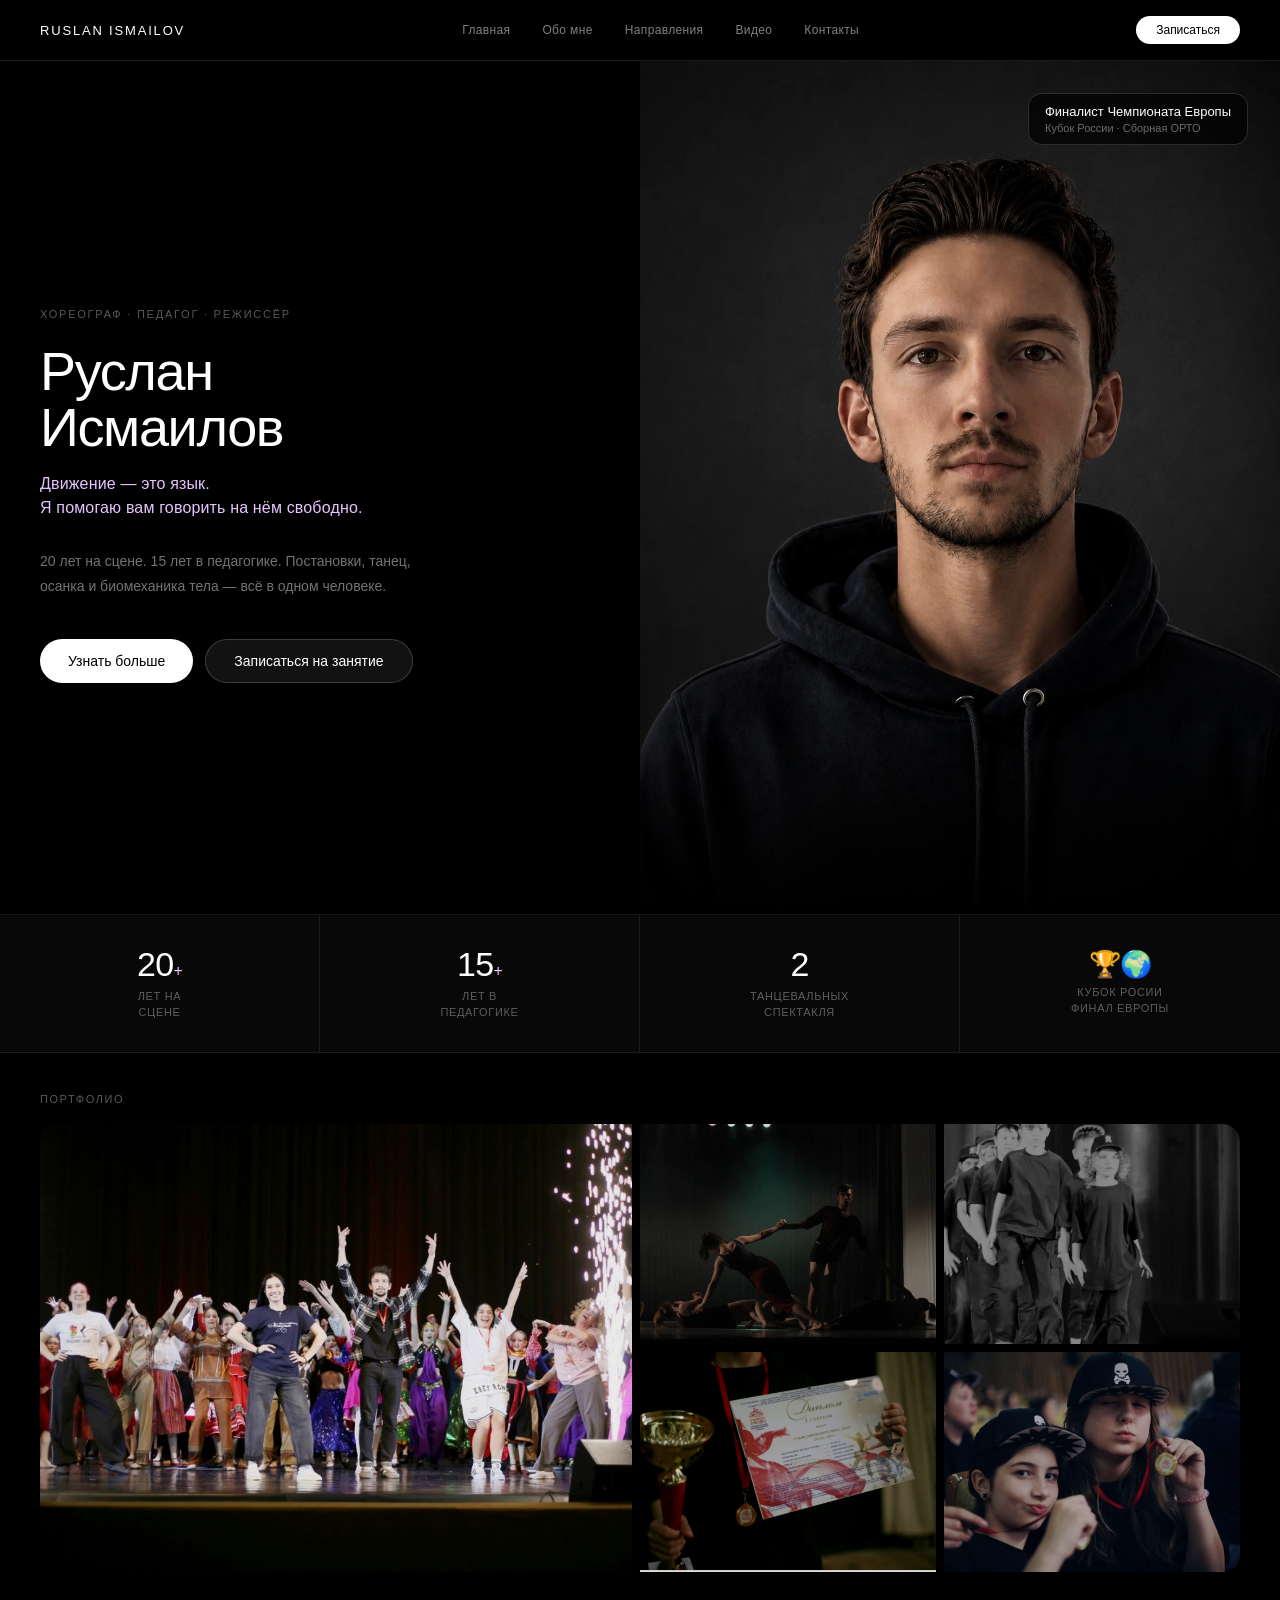
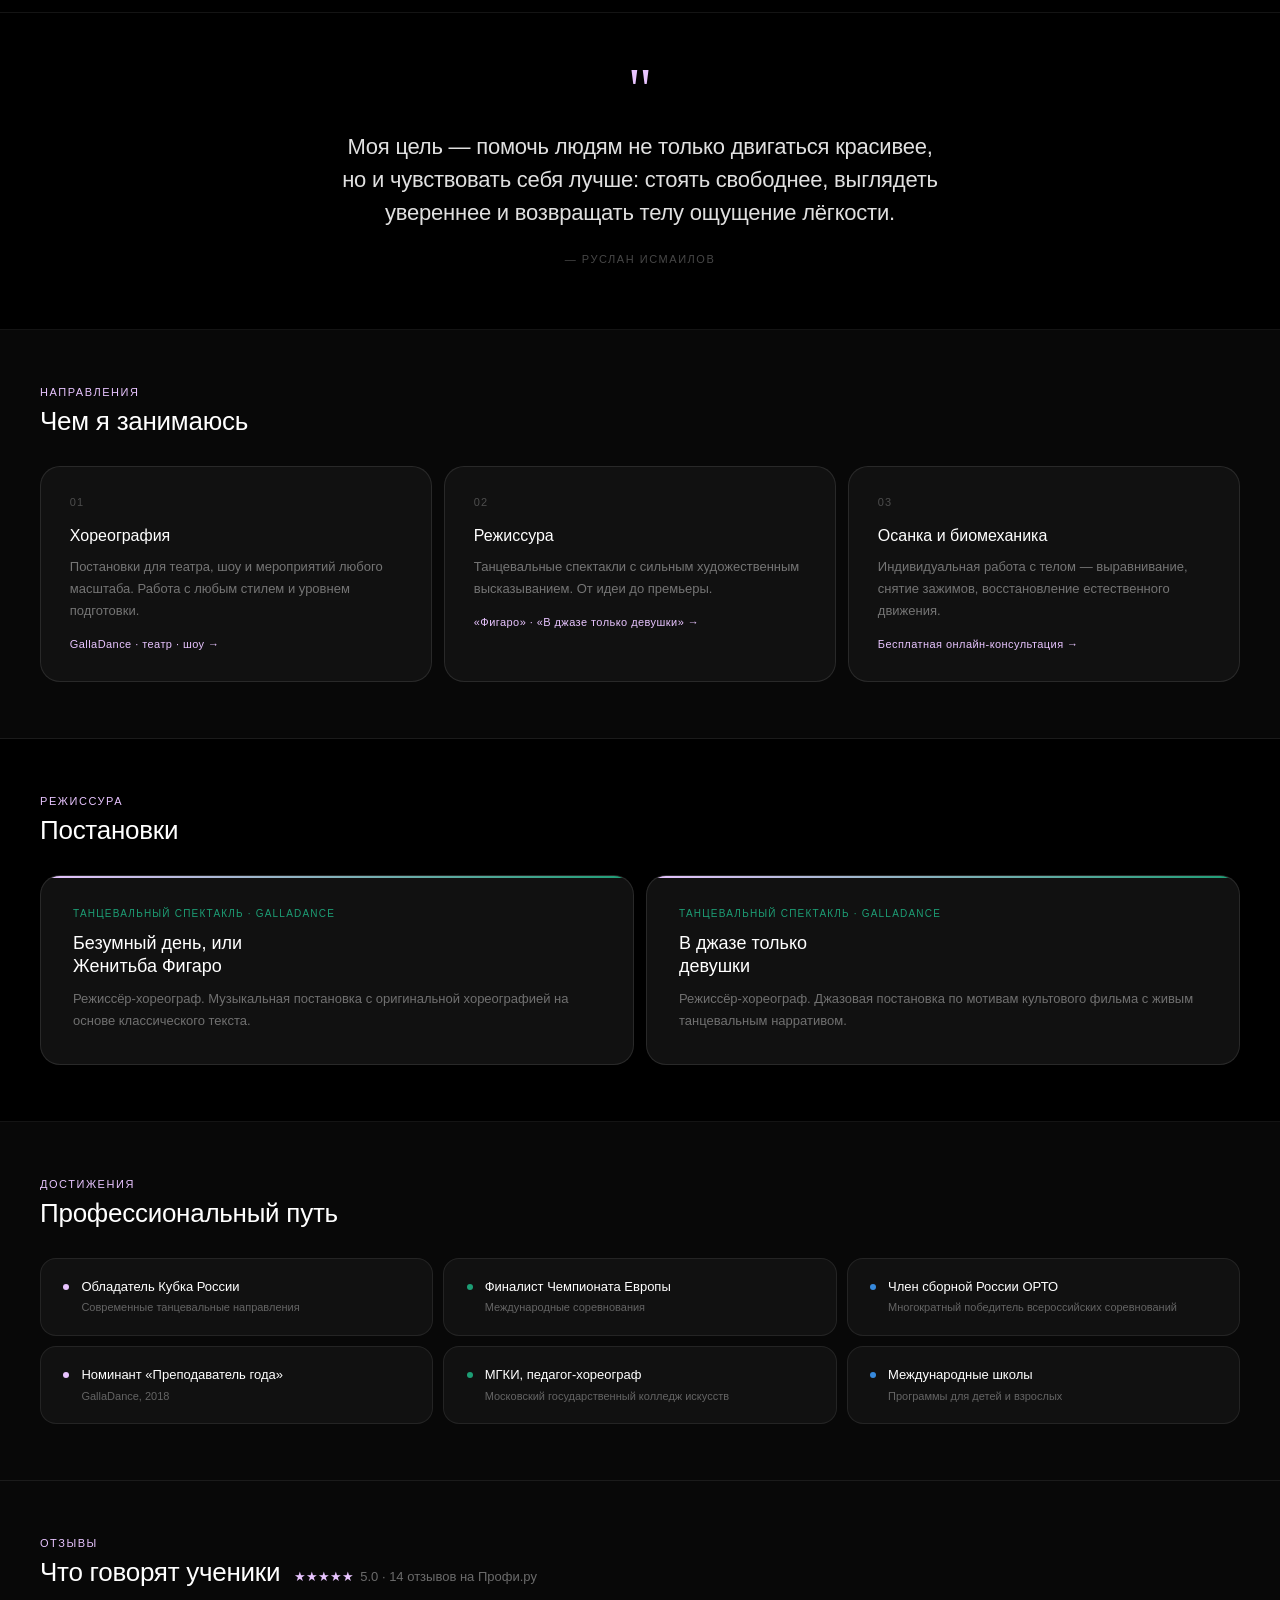
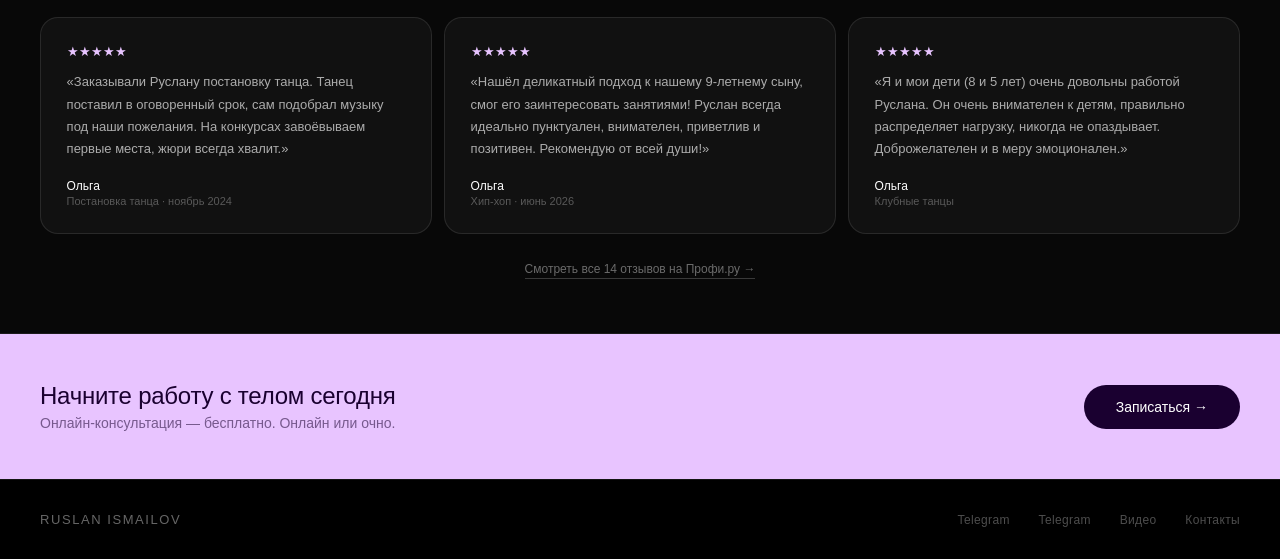
==== index.html @ efa06639 "Add files via upload" ====
<!DOCTYPE html>
<html lang="ru">
<head>
<meta charset="UTF-8">
<meta name="viewport" content="width=device-width, initial-scale=1.0">
<title>Руслан Исмаилов — Хореограф, Педагог, Режиссёр</title>
<style>
  * { margin: 0; padding: 0; box-sizing: border-box; }
  body { font-family: -apple-system, 'SF Pro Display', Helvetica, Arial, sans-serif; background: #000; color: #fff; }

  /* NAV */
  nav {
    display: flex; justify-content: space-between; align-items: center;
    padding: 1rem 2.5rem;
    background: rgba(0,0,0,0.9);
    border-bottom: 0.5px solid rgba(255,255,255,0.1);
    position: sticky; top: 0; z-index: 100;
    backdrop-filter: blur(12px);
  }
  .nav-logo { font-size: 13px; font-weight: 500; letter-spacing: 0.14em; }
  .nav-links { display: flex; gap: 2rem; }
  .nav-links a { font-size: 12px; color: rgba(255,255,255,0.5); text-decoration: none; letter-spacing: 0.03em; transition: color 0.2s; }
  .nav-links a:hover { color: #fff; }
  .nav-cta { font-size: 12px; font-weight: 500; padding: 7px 20px; background: #fff; color: #000; border-radius: 20px; cursor: pointer; border: none; transition: opacity 0.2s; }
  .nav-cta:hover { opacity: 0.85; }

  /* HERO */
  .hero {
    display: grid; grid-template-columns: 1fr 1fr;
    min-height: 92vh;
    border-bottom: 0.5px solid rgba(255,255,255,0.08);
  }
  .hero-left {
    padding: 5rem 2.5rem 4rem;
    display: flex; flex-direction: column; justify-content: center;
    background: #000;
  }
  .hero-eyebrow { font-size: 11px; color: rgba(255,255,255,0.35); letter-spacing: 0.16em; font-weight: 500; margin-bottom: 1.4rem; }
  .hero-name { font-size: 54px; font-weight: 500; letter-spacing: -0.025em; line-height: 1.05; color: #fff; margin-bottom: 1rem; }
  .hero-role { font-size: 16px; color: #E8C4FF; font-weight: 400; letter-spacing: 0.01em; margin-bottom: 1.8rem; line-height: 1.5; }
  .hero-desc { font-size: 14px; color: rgba(255,255,255,0.45); line-height: 1.8; max-width: 400px; margin-bottom: 2.5rem; }
  .hero-btns { display: flex; gap: 12px; flex-wrap: wrap; }
  .btn-white { padding: 13px 28px; background: #fff; color: #000; border-radius: 24px; font-size: 14px; font-weight: 500; border: none; cursor: pointer; transition: opacity 0.2s; }
  .btn-white:hover { opacity: 0.88; }
  .btn-ghost { padding: 13px 28px; background: rgba(255,255,255,0.07); color: #fff; border-radius: 24px; font-size: 14px; font-weight: 400; border: 0.5px solid rgba(255,255,255,0.18); cursor: pointer; transition: background 0.2s; }
  .btn-ghost:hover { background: rgba(255,255,255,0.12); }

  .hero-right {
    position: relative; overflow: hidden;
    background: #0d0d0d;
    display: flex; align-items: flex-end; justify-content: center;
  }
  /* Placeholder — замените src на ваше фото */
  .hero-photo {
    width: 100%; height: 100%; object-fit: cover; object-position: center top;
    display: block;
    filter: grayscale(15%) contrast(1.05);
  }
  .hero-photo-placeholder {
    width: 100%; height: 100%;
    display: flex; flex-direction: column; align-items: center; justify-content: center;
    gap: 16px;
    color: rgba(255,255,255,0.2);
    font-size: 13px; letter-spacing: 0.06em;
  }
  .photo-icon { font-size: 56px; opacity: 0.3; }
  .hero-overlay {
    position: absolute; bottom: 0; left: 0; right: 0; height: 180px;
    background: linear-gradient(to top, #000 0%, transparent 100%);
    pointer-events: none;
  }
  .hero-badge {
    position: absolute; top: 2rem; right: 2rem;
    background: rgba(0,0,0,0.7); border: 0.5px solid rgba(255,255,255,0.15);
    border-radius: 14px; padding: 10px 16px;
    backdrop-filter: blur(10px);
  }
  .hero-badge-title { font-size: 13px; font-weight: 500; color: #fff; }
  .hero-badge-sub { font-size: 11px; color: rgba(255,255,255,0.4); margin-top: 3px; }

  /* METRICS */
  .metrics {
    display: grid; grid-template-columns: repeat(4, 1fr);
    background: #080808;
    border-bottom: 0.5px solid rgba(255,255,255,0.08);
  }
  .mcard { padding: 2rem 1.5rem; text-align: center; border-right: 0.5px solid rgba(255,255,255,0.08); }
  .mcard:last-child { border-right: none; }
  .mnum { font-size: 34px; font-weight: 500; letter-spacing: -0.02em; color: #fff; line-height: 1; }
  .munit { font-size: 16px; color: #E8C4FF; }
  .mlabel { font-size: 11px; color: rgba(255,255,255,0.35); margin-top: 8px; letter-spacing: 0.06em; line-height: 1.4; }

  /* QUOTE */
  .quote-block {
    padding: 4rem 2.5rem; text-align: center;
    background: #000;
    border-bottom: 0.5px solid rgba(255,255,255,0.08);
  }
  .quote-mark { font-size: 60px; color: #E8C4FF; line-height: 0.4; margin-bottom: 1.8rem; font-family: Georgia, serif; }
  .quote-text { font-size: 22px; font-weight: 400; color: rgba(255,255,255,0.88); line-height: 1.5; max-width: 600px; margin: 0 auto; letter-spacing: -0.01em; }
  .quote-author { font-size: 11px; color: rgba(255,255,255,0.28); margin-top: 1.5rem; letter-spacing: 0.14em; }

  /* SERVICES */
  .services { background: #080808; padding: 3.5rem 2.5rem; border-bottom: 0.5px solid rgba(255,255,255,0.08); }
  .section-eyebrow { font-size: 11px; color: #E8C4FF; letter-spacing: 0.14em; font-weight: 500; margin-bottom: 0.5rem; }
  .section-title { font-size: 26px; font-weight: 500; color: #fff; letter-spacing: -0.01em; margin-bottom: 1.8rem; }
  .cards-grid { display: grid; grid-template-columns: repeat(3, 1fr); gap: 12px; }
  .scard {
    background: #111; border: 0.5px solid rgba(255,255,255,0.1);
    border-radius: 20px; padding: 1.8rem;
    transition: background 0.2s, border-color 0.2s;
    cursor: default;
  }
  .scard:hover { background: #181818; border-color: rgba(255,255,255,0.2); }
  .scard-num { font-size: 11px; color: rgba(255,255,255,0.25); letter-spacing: 0.1em; margin-bottom: 1.2rem; }
  .scard h3 { font-size: 16px; font-weight: 500; color: #fff; margin-bottom: 0.7rem; }
  .scard p { font-size: 13px; color: rgba(255,255,255,0.42); line-height: 1.7; }
  .scard-accent { display: inline-block; margin-top: 1rem; font-size: 11px; color: #E8C4FF; letter-spacing: 0.04em; }

  /* PRODUCTIONS */
  .productions { background: #000; padding: 3.5rem 2.5rem; border-bottom: 0.5px solid rgba(255,255,255,0.08); }
  .prod-grid { display: grid; grid-template-columns: repeat(2, 1fr); gap: 12px; }
  .prod-card {
    background: #111; border: 0.5px solid rgba(255,255,255,0.1);
    border-radius: 20px; padding: 2rem;
    position: relative; overflow: hidden;
  }
  .prod-card::before {
    content: ''; position: absolute; top: 0; left: 0; right: 0; height: 2px;
    background: linear-gradient(90deg, #E8C4FF, #1D9E75);
  }
  .prod-tag { font-size: 10px; color: #1D9E75; letter-spacing: 0.12em; font-weight: 500; margin-bottom: 0.8rem; }
  .prod-title { font-size: 18px; font-weight: 500; color: #fff; margin-bottom: 0.6rem; line-height: 1.3; }
  .prod-desc { font-size: 13px; color: rgba(255,255,255,0.4); line-height: 1.7; }

  /* ACHIEVEMENTS */
  .achievements { background: #080808; padding: 3.5rem 2.5rem; border-bottom: 0.5px solid rgba(255,255,255,0.08); }
  .ach-list { display: grid; grid-template-columns: repeat(3, 1fr); gap: 10px; margin-top: 1.8rem; }
  .ach-item {
    background: #111; border: 0.5px solid rgba(255,255,255,0.08);
    border-radius: 16px; padding: 1.2rem 1.4rem;
    display: flex; gap: 12px; align-items: flex-start;
  }
  .ach-dot { width: 6px; height: 6px; border-radius: 50%; background: #E8C4FF; flex-shrink: 0; margin-top: 6px; }
  .ach-text-wrap {}
  .ach-title-sm { font-size: 13px; font-weight: 500; color: #fff; line-height: 1.4; }
  .ach-sub-sm { font-size: 11px; color: rgba(255,255,255,0.35); margin-top: 3px; line-height: 1.5; }

  /* CTA */
  .cta-strip {
    background: #E8C4FF; padding: 3rem 2.5rem;
    display: flex; justify-content: space-between; align-items: center;
  }
  .cta-left h2 { font-size: 24px; font-weight: 500; color: #1a0030; letter-spacing: -0.01em; }
  .cta-left p { font-size: 14px; color: rgba(26,0,48,0.55); margin-top: 5px; }
  .btn-dark { padding: 14px 32px; background: #1a0030; color: #fff; border-radius: 26px; font-size: 14px; font-weight: 500; border: none; cursor: pointer; transition: background 0.2s; }
  .btn-dark:hover { background: #2e0055; }

  /* FOOTER */
  footer {
    background: #000; padding: 2rem 2.5rem;
    border-top: 0.5px solid rgba(255,255,255,0.08);
    display: flex; justify-content: space-between; align-items: center;
  }
  .footer-logo { font-size: 13px; font-weight: 500; letter-spacing: 0.12em; color: rgba(255,255,255,0.4); }
  .footer-links { display: flex; gap: 1.8rem; }
  .footer-links a { font-size: 12px; color: rgba(255,255,255,0.3); text-decoration: none; letter-spacing: 0.03em; }

  /* ═══════ MOBILE RESPONSIVE ═══════ */
  @media (max-width: 768px) {
    nav { padding: 0.8rem 1.2rem; }
    .nav-links { display: none; }
    .nav-logo { font-size: 11px; }
    .nav-cta { font-size: 11px; padding: 6px 14px; }

    .hero { grid-template-columns: 1fr; min-height: auto; }
    .hero-left { padding: 2.5rem 1.2rem 2rem; order: 2; }
    .hero-right { order: 1; height: 50vh; min-height: 320px; }
    .hero-name { font-size: 34px; }
    .hero-role { font-size: 14px; }
    .hero-desc { font-size: 13px; max-width: 100%; }
    .hero-btns { flex-direction: column; }
    .hero-btns a, .hero-btns button { width: 100%; text-align: center; }
    .hero-badge { top: 1rem; right: 1rem; padding: 8px 12px; }

    .metrics { grid-template-columns: repeat(2, 1fr); }
    .mcard { padding: 1.2rem 0.8rem; }
    .mcard:nth-child(2) { border-right: none; }
    .mnum { font-size: 26px; }

    .quote-block { padding: 2.5rem 1.2rem; }
    .quote-mark { font-size: 42px; }
    .quote-text { font-size: 17px; }

    .services, .productions, .achievements { padding: 2.5rem 1.2rem; }
    .section-title { font-size: 21px; }
    .cards-grid { grid-template-columns: 1fr; }
    .prod-grid { grid-template-columns: 1fr; }
    .ach-list { grid-template-columns: 1fr; }

    .cta-strip { flex-direction: column; align-items: flex-start; gap: 1.2rem; padding: 2rem 1.2rem; }
    .cta-strip .btn-dark, .cta-strip a.btn-dark { width: 100%; text-align: center; }
    .cta-left h2 { font-size: 19px; }

    footer { flex-direction: column; gap: 1rem; padding: 1.5rem 1.2rem; text-align: center; }
    .footer-links { gap: 1.2rem; flex-wrap: wrap; justify-content: center; }

    .photo-strip-section { padding: 2rem 1.2rem !important; }
    .photo-strip-grid {
      grid-template-columns: 1fr 1fr !important;
      grid-template-rows: 140px 140px 140px !important;
    }
    .photo-strip-grid > div:first-child { grid-row: 1/2 !important; grid-column: 1/3 !important; }
    .photo-strip-grid > div:first-child img { height: 140px !important; }
    .photo-strip-grid > div:nth-child(n+2) img { height: 140px !important; }

    .reviews-grid { grid-template-columns: 1fr !important; }
  }


  /* ═══════ UNIVERSAL MOBILE FIX ═══════ */
  @media (max-width: 768px) {
    nav, .nav { padding: 0.8rem 1rem; flex-wrap: nowrap; }
    .nav-logo { font-size: 10px; white-space: nowrap; }
    .nav-links { display: none !important; }
    .nav-cta { font-size: 11px; padding: 6px 12px; white-space: nowrap; margin-left: auto; }

    .page-hero { padding: 2.5rem 1.2rem 2rem !important; }
    .page-title { font-size: 32px !important; }
    .page-sub { font-size: 13px !important; }

    .section { padding: 2rem 1.2rem !important; }
    .section-title { font-size: 20px !important; }

    .dance-grid { grid-template-columns: 1fr 1fr !important; }
    .posture-grid { grid-template-columns: 1fr !important; }
    .locations-grid { grid-template-columns: 1fr !important; }
    .pricing-grid { grid-template-columns: 1fr !important; }
    .price-card { padding: 1.5rem !important; }
    .price-amount { font-size: 28px !important; }

    .cta-strip { flex-direction: column !important; align-items: flex-start !important; gap: 1rem !important; padding: 1.8rem 1.2rem !important; }
    .cta-strip h2 { font-size: 18px !important; }
    .btn-dark, a.btn-dark { width: 100%; text-align: center; box-sizing: border-box; }

    footer { flex-direction: column !important; gap: 1rem !important; padding: 1.5rem 1.2rem !important; text-align: center !important; }
    .footer-links { gap: 1rem !important; flex-wrap: wrap; justify-content: center; }

    /* generic inline-style grid fixes (photo strips, reviews, video gallery, locations) */
    div[style*="grid-template-columns:repeat(3"],
    div[style*="grid-template-columns: repeat(3"] { grid-template-columns: 1fr !important; }
    div[style*="grid-template-columns:repeat(2"],
    div[style*="grid-template-columns: repeat(2"] { grid-template-columns: 1fr !important; }
    div[style*="grid-template-columns:2fr 1fr 1fr"] { grid-template-columns: 1fr 1fr !important; grid-template-rows: 140px 140px 140px !important; }
    div[style*="grid-template-columns:1fr 1fr 1fr"] { grid-template-columns: 1fr !important; height:auto !important; }

    div[style*="padding:2.5rem 2.5rem"],
    div[style*="padding:3rem 2.5rem"],
    div[style*="padding:3.5rem 2.5rem"],
    div[style*="padding: 3rem 2.5rem"],
    div[style*="padding: 2.5rem 2.5rem"] { padding: 1.8rem 1.2rem !important; }

    div[style*="height:220px"] img,
    div[style*="height: 220px"] img,
    div[style*="height:260px"] img,
    div[style*="height:420px"] { height: auto !important; min-height: 180px !important; }

    .video-grid { grid-template-columns: 1fr 1fr !important; }
    .featured-video { aspect-ratio: 16/9 !important; }
  }

  @media (max-width: 480px) {
    .video-grid { grid-template-columns: 1fr !important; }
    .dance-grid { grid-template-columns: 1fr !important; }
  }

  /* ═══════ MOBILE HAMBURGER MENU ═══════ */
  .mobile-menu-btn { display: none; background: none; border: none; color: #fff; font-size: 22px; cursor: pointer; padding: 4px 8px; margin-left: 8px; }
  @media (max-width: 768px) {
    .mobile-menu-btn { display: inline-block; }
  }
  .mobile-nav-panel {
    display: none; position: fixed; top: 56px; left: 0; right: 0; bottom: 0;
    background: rgba(0,0,0,0.97); z-index: 99; padding: 2rem 1.5rem;
    flex-direction: column; gap: 1.6rem;
  }
  .mobile-nav-panel.open { display: flex; }
  .mobile-nav-panel a {
    color: #fff; text-decoration: none; font-size: 20px; font-weight: 500;
    padding-bottom: 14px; border-bottom: 0.5px solid rgba(255,255,255,0.1);
  }

</style>
</head>
<body>

<!-- NAV -->
<nav>
  <div class="nav-logo">RUSLAN ISMAILOV</div>
  <div class="nav-links">
    <a href="#">Главная</a>
    <a href="about.html">Обо мне</a>
    <a href="services.html">Направления</a>
    <a href="video.html">Видео</a>
    <a href="contact.html">Контакты</a>
  </div>
  <button class="mobile-menu-btn" onclick="toggleMobileNav()">&#9776;</button>
  <a href="https://t.me/voliamsir" target="_blank" class="nav-cta" style="text-decoration:none;">Записаться</a>
</nav>
<div class="mobile-nav-panel" id="mobileNavPanel">
    <a href="#">Главная</a>
    <a href="about.html">Обо мне</a>
    <a href="services.html">Направления</a>
    <a href="video.html">Видео</a>
    <a href="contact.html">Контакты</a>
  </div>

<!-- HERO -->
<div class="hero">
  <div class="hero-left">
    <div class="hero-eyebrow">ХОРЕОГРАФ · ПЕДАГОГ · РЕЖИССЁР</div>
    <div class="hero-name">Руслан<br>Исмаилов</div>
    <div class="hero-role">Движение — это язык.<br>Я помогаю вам говорить на нём свободно.</div>
    <div class="hero-desc">20 лет на сцене. 15 лет в педагогике. Постановки, танец, осанка и биомеханика тела — всё в одном человеке.</div>
    <div class="hero-btns">
      <button class="btn-white" onclick="document.querySelector('.services').scrollIntoView({behavior:'smooth'})">Узнать больше</button>
      <a href="https://t.me/voliamsir" target="_blank" class="btn-ghost" onclick="document.querySelector('.cta-strip').scrollIntoView({behavior:'smooth'})" style="text-decoration:none; display:inline-block;">Записаться на занятие</a>
    </div>
  </div>
  <div class="hero-right">
    <img src="[data-uri]" alt="Руслан Исмаилов" class="hero-photo">
    <div class="hero-overlay"></div>
    <div class="hero-badge">
      <div class="hero-badge-title">Финалист Чемпионата Европы</div>
      <div class="hero-badge-sub">Кубок России · Сборная ОРТО</div>
    </div>
  </div>
</div>

<!-- METRICS -->
<div class="metrics">
  <div class="mcard">
    <div class="mnum">20<span class="munit">+</span></div>
    <div class="mlabel">ЛЕТ НА<br>СЦЕНЕ</div>
  </div>
  <div class="mcard">
    <div class="mnum">15<span class="munit">+</span></div>
    <div class="mlabel">ЛЕТ В<br>ПЕДАГОГИКЕ</div>
  </div>
  <div class="mcard">
    <div class="mnum">2</div>
    <div class="mlabel">ТАНЦЕВАЛЬНЫХ<br>СПЕКТАКЛЯ</div>
  </div>
  <div class="mcard">
    <div class="mnum" style="font-size:26px; padding-top:4px;">🏆🌍</div>
    <div class="mlabel">КУБОК РОСИИ<br>ФИНАЛ ЕВРОПЫ</div>
  </div>
</div>


<!-- PHOTO STRIP -->
<div class="photo-strip-section" style="padding:2.5rem 2.5rem; background:#000; border-bottom:0.5px solid rgba(255,255,255,0.08);">
  <div style="font-size:11px;color:rgba(255,255,255,0.35);letter-spacing:0.14em;font-weight:500;margin-bottom:1.2rem;">ПОРТФОЛИО</div>
  <div class="photo-strip-grid" style="display:grid;grid-template-columns:2fr 1fr 1fr;grid-template-rows:220px 220px;gap:8px;border-radius:18px;overflow:hidden;">
    <div style="grid-row:1/3;overflow:hidden;"><img src="[data-uri]" alt="Финальный поклон" style="width:100%;height:100%;object-fit:cover;display:block;height:100%;filter:brightness(0.9) contrast(1.05);"></div>
    <div style="overflow:hidden;"><img src="[data-uri]" alt="Contemporary постановка" style="width:100%;height:100%;object-fit:cover;display:block;height:220px;filter:brightness(0.85);"></div>
    <div style="overflow:hidden;"><img src="[data-uri]" alt="Ученики на сцене" style="width:100%;height:100%;object-fit:cover;display:block;height:220px;filter:brightness(0.9) grayscale(0.3);"></div>
    <div style="overflow:hidden;"><img src="[data-uri]" alt="Диплом I степени" style="width:100%;height:100%;object-fit:cover;display:block;height:220px;filter:brightness(0.85) contrast(1.05);"></div>
    <div style="overflow:hidden;"><img src="[data-uri]" alt="Медали" style="width:100%;height:100%;object-fit:cover;display:block;height:220px;filter:brightness(0.85);"></div>
  </div>
</div>

<!-- QUOTE -->
<div class="quote-block">
  <div class="quote-mark">"</div>
  <div class="quote-text">Моя цель — помочь людям не только двигаться красивее, но и чувствовать себя лучше: стоять свободнее, выглядеть увереннее и возвращать телу ощущение лёгкости.</div>
  <div class="quote-author">— РУСЛАН ИСМАИЛОВ</div>
</div>

<!-- SERVICES -->
<div class="services">
  <div class="section-eyebrow">НАПРАВЛЕНИЯ</div>
  <div class="section-title">Чем я занимаюсь</div>
  <div class="cards-grid">
    <div class="scard">
      <div class="scard-num">01</div>
      <h3>Хореография</h3>
      <p>Постановки для театра, шоу и мероприятий любого масштаба. Работа с любым стилем и уровнем подготовки.</p>
      <span class="scard-accent">GallaDance · театр · шоу →</span>
    </div>
    <div class="scard">
      <div class="scard-num">02</div>
      <h3>Режиссура</h3>
      <p>Танцевальные спектакли с сильным художественным высказыванием. От идеи до премьеры.</p>
      <span class="scard-accent">«Фигаро» · «В джазе только девушки» →</span>
    </div>
    <div class="scard">
      <div class="scard-num">03</div>
      <h3>Осанка и биомеханика</h3>
      <p>Индивидуальная работа с телом — выравнивание, снятие зажимов, восстановление естественного движения.</p>
      <span class="scard-accent">Бесплатная онлайн-консультация →</span>
    </div>
  </div>
</div>

<!-- PRODUCTIONS -->
<div class="productions">
  <div class="section-eyebrow">РЕЖИССУРА</div>
  <div class="section-title">Постановки</div>
  <div class="prod-grid">
    <div class="prod-card">
      <div class="prod-tag">ТАНЦЕВАЛЬНЫЙ СПЕКТАКЛЬ · GALLADANCE</div>
      <div class="prod-title">Безумный день, или<br>Женитьба Фигаро</div>
      <div class="prod-desc">Режиссёр-хореограф. Музыкальная постановка с оригинальной хореографией на основе классического текста.</div>
    </div>
    <div class="prod-card">
      <div class="prod-tag">ТАНЦЕВАЛЬНЫЙ СПЕКТАКЛЬ · GALLADANCE</div>
      <div class="prod-title">В джазе только<br>девушки</div>
      <div class="prod-desc">Режиссёр-хореограф. Джазовая постановка по мотивам культового фильма с живым танцевальным нарративом.</div>
    </div>
  </div>
</div>

<!-- ACHIEVEMENTS -->
<div class="achievements">
  <div class="section-eyebrow">ДОСТИЖЕНИЯ</div>
  <div class="section-title">Профессиональный путь</div>
  <div class="ach-list">
    <div class="ach-item">
      <div class="ach-dot"></div>
      <div class="ach-text-wrap">
        <div class="ach-title-sm">Обладатель Кубка России</div>
        <div class="ach-sub-sm">Современные танцевальные направления</div>
      </div>
    </div>
    <div class="ach-item">
      <div class="ach-dot" style="background:#1D9E75;"></div>
      <div class="ach-text-wrap">
        <div class="ach-title-sm">Финалист Чемпионата Европы</div>
        <div class="ach-sub-sm">Международные соревнования</div>
      </div>
    </div>
    <div class="ach-item">
      <div class="ach-dot" style="background:#378ADD;"></div>
      <div class="ach-text-wrap">
        <div class="ach-title-sm">Член сборной России ОРТО</div>
        <div class="ach-sub-sm">Многократный победитель всероссийских соревнований</div>
      </div>
    </div>
    <div class="ach-item">
      <div class="ach-dot"></div>
      <div class="ach-text-wrap">
        <div class="ach-title-sm">Номинант «Преподаватель года»</div>
        <div class="ach-sub-sm">GallaDance, 2018</div>
      </div>
    </div>
    <div class="ach-item">
      <div class="ach-dot" style="background:#1D9E75;"></div>
      <div class="ach-text-wrap">
        <div class="ach-title-sm">МГКИ, педагог-хореограф</div>
        <div class="ach-sub-sm">Московский государственный колледж искусств</div>
      </div>
    </div>
    <div class="ach-item">
      <div class="ach-dot" style="background:#378ADD;"></div>
      <div class="ach-text-wrap">
        <div class="ach-title-sm">Международные школы</div>
        <div class="ach-sub-sm">Программы для детей и взрослых</div>
      </div>
    </div>
  </div>
</div>

<!-- REVIEWS -->
<div style="padding:3.5rem 2.5rem; background:#080808; border-bottom:0.5px solid rgba(255,255,255,0.08);">
  <div style="font-size:11px;color:#E8C4FF;letter-spacing:0.14em;font-weight:500;margin-bottom:0.5rem;">ОТЗЫВЫ</div>
  <div style="display:flex;align-items:baseline;gap:14px;margin-bottom:1.8rem;flex-wrap:wrap;">
    <div style="font-size:26px;font-weight:500;color:#fff;letter-spacing:-0.01em;">Что говорят ученики</div>
    <div style="display:flex;align-items:center;gap:6px;font-size:13px;color:rgba(255,255,255,0.4);">
      <span style="color:#E8C4FF;">★★★★★</span> 5.0 · 14 отзывов на Профи.ру
    </div>
  </div>
  <div class="reviews-grid" style="display:grid;grid-template-columns:repeat(3,1fr);gap:12px;">

    <div style="background:#111;border:0.5px solid rgba(255,255,255,0.1);border-radius:18px;padding:1.6rem;display:flex;flex-direction:column;">
      <div style="color:#E8C4FF;font-size:13px;margin-bottom:0.8rem;">★★★★★</div>
      <div style="font-size:13px;color:rgba(255,255,255,0.65);line-height:1.7;flex:1;">«Заказывали Руслану постановку танца. Танец поставил в оговоренный срок, сам подобрал музыку под наши пожелания. На конкурсах завоёвываем первые места, жюри всегда хвалит.»</div>
      <div style="margin-top:1.2rem;font-size:12px;font-weight:500;color:#fff;">Ольга</div>
      <div style="font-size:11px;color:rgba(255,255,255,0.3);margin-top:2px;">Постановка танца · ноябрь 2024</div>
    </div>

    <div style="background:#111;border:0.5px solid rgba(255,255,255,0.1);border-radius:18px;padding:1.6rem;display:flex;flex-direction:column;">
      <div style="color:#E8C4FF;font-size:13px;margin-bottom:0.8rem;">★★★★★</div>
      <div style="font-size:13px;color:rgba(255,255,255,0.65);line-height:1.7;flex:1;">«Нашёл деликатный подход к нашему 9-летнему сыну, смог его заинтересовать занятиями! Руслан всегда идеально пунктуален, внимателен, приветлив и позитивен. Рекомендую от всей души!»</div>
      <div style="margin-top:1.2rem;font-size:12px;font-weight:500;color:#fff;">Ольга</div>
      <div style="font-size:11px;color:rgba(255,255,255,0.3);margin-top:2px;">Хип-хоп · июнь 2026</div>
    </div>

    <div style="background:#111;border:0.5px solid rgba(255,255,255,0.1);border-radius:18px;padding:1.6rem;display:flex;flex-direction:column;">
      <div style="color:#E8C4FF;font-size:13px;margin-bottom:0.8rem;">★★★★★</div>
      <div style="font-size:13px;color:rgba(255,255,255,0.65);line-height:1.7;flex:1;">«Я и мои дети (8 и 5 лет) очень довольны работой Руслана. Он очень внимателен к детям, правильно распределяет нагрузку, никогда не опаздывает. Доброжелателен и в меру эмоционален.»</div>
      <div style="margin-top:1.2rem;font-size:12px;font-weight:500;color:#fff;">Ольга</div>
      <div style="font-size:11px;color:rgba(255,255,255,0.3);margin-top:2px;">Клубные танцы</div>
    </div>

  </div>
  <div style="text-align:center;margin-top:1.6rem;">
    <a href="https://profi.ru/profile/IsmagilovRE" target="_blank" style="font-size:12px;color:rgba(255,255,255,0.4);text-decoration:none;border-bottom:0.5px solid rgba(255,255,255,0.2);padding-bottom:2px;">Смотреть все 14 отзывов на Профи.ру →</a>
  </div>
</div>

<!-- CTA -->
<div class="cta-strip">
  <div class="cta-left">
    <h2>Начните работу с телом сегодня</h2>
    <p>Онлайн-консультация — бесплатно. Онлайн или очно.</p>
  </div>
  <a href="https://t.me/voliamsir" target="_blank" class="btn-dark" style="text-decoration:none; display:inline-block;">Записаться →</a>
</div>

<!-- FOOTER -->
<footer>
  <div class="footer-logo">RUSLAN ISMAILOV</div>
  <div class="footer-links">
    <a href="https://t.me/voliamsir" target="_blank">Telegram</a>
    <a href="https://t.me/voliamsir" target="_blank">Telegram</a>
    <a href="video.html">Видео</a>
    <a href="contact.html">Контакты</a>
  </div>
</footer>


<script>
function toggleMobileNav(){
  var m = document.getElementById('mobileNavPanel');
  if(m) m.classList.toggle('open');
}
</script>
</body>
</html>
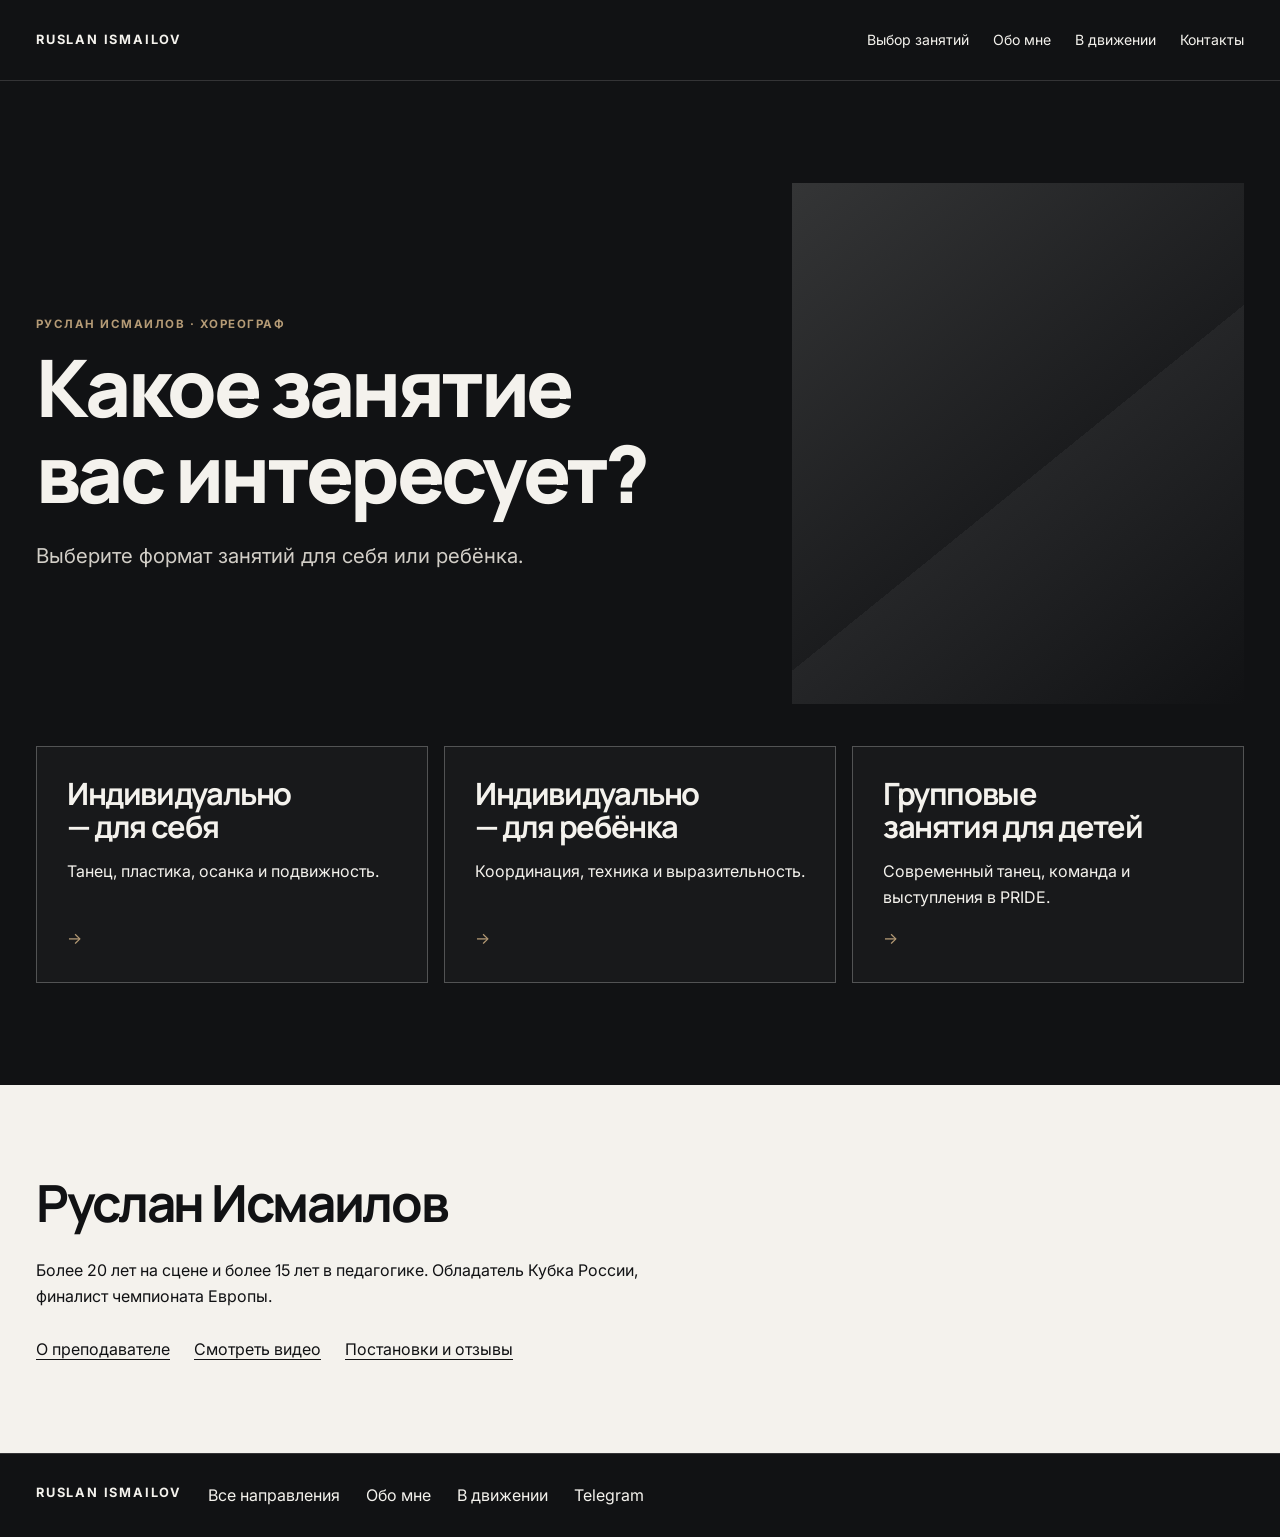
==== commit 8f378230: "Build direction chooser and preserve portfolio copy" ====
--- a/index.html
+++ b/index.html
@@ -1,540 +1,23 @@
-<!DOCTYPE html>
+<!doctype html>
 <html lang="ru">
 <head>
-<meta charset="UTF-8">
-<meta name="viewport" content="width=device-width, initial-scale=1.0">
-<title>Руслан Исмаилов — Хореограф, Педагог, Режиссёр</title>
-<style>
-  * { margin: 0; padding: 0; box-sizing: border-box; }
-  body { font-family: -apple-system, 'SF Pro Display', Helvetica, Arial, sans-serif; background: #000; color: #fff; }
+<meta charset="utf-8">
+<meta name="viewport" content="width=device-width, initial-scale=1">
+<title>Хореограф и преподаватель танца в Москве — Руслан Исмаилов</title>
+<meta name="description" content="Индивидуальные занятия для взрослых и детей, групповой современный танец в студии PRIDE.">
+<link rel="canonical" href="https://ruslanismailov.fun/">
+<meta property="og:type" content="website">
+<meta property="og:title" content="Хореограф и преподаватель танца в Москве — Руслан Исмаилов">
+<meta property="og:description" content="Индивидуальные занятия для взрослых и детей, групповой современный танец в студии PRIDE.">
+<meta property="og:url" content="https://ruslanismailov.fun/">
+<meta property="og:locale" content="ru_RU">
+<link rel="stylesheet" href="assets/site.css">
 
-  /* NAV */
-  nav {
-    display: flex; justify-content: space-between; align-items: center;
-    padding: 1rem 2.5rem;
-    background: rgba(0,0,0,0.9);
-    border-bottom: 0.5px solid rgba(255,255,255,0.1);
-    position: sticky; top: 0; z-index: 100;
-    backdrop-filter: blur(12px);
-  }
-  .nav-logo { font-size: 13px; font-weight: 500; letter-spacing: 0.14em; }
-  .nav-links { display: flex; gap: 2rem; }
-  .nav-links a { font-size: 12px; color: rgba(255,255,255,0.5); text-decoration: none; letter-spacing: 0.03em; transition: color 0.2s; }
-  .nav-links a:hover { color: #fff; }
-  .nav-cta { font-size: 12px; font-weight: 500; padding: 7px 20px; background: #fff; color: #000; border-radius: 20px; cursor: pointer; border: none; transition: opacity 0.2s; }
-  .nav-cta:hover { opacity: 0.85; }
-
-  /* HERO */
-  .hero {
-    display: grid; grid-template-columns: 1fr 1fr;
-    min-height: 92vh;
-    border-bottom: 0.5px solid rgba(255,255,255,0.08);
-  }
-  .hero-left {
-    padding: 5rem 2.5rem 4rem;
-    display: flex; flex-direction: column; justify-content: center;
-    background: #000;
-  }
-  .hero-eyebrow { font-size: 11px; color: rgba(255,255,255,0.35); letter-spacing: 0.16em; font-weight: 500; margin-bottom: 1.4rem; }
-  .hero-name { font-size: 54px; font-weight: 500; letter-spacing: -0.025em; line-height: 1.05; color: #fff; margin-bottom: 1rem; }
-  .hero-role { font-size: 16px; color: #E8C4FF; font-weight: 400; letter-spacing: 0.01em; margin-bottom: 1.8rem; line-height: 1.5; }
-  .hero-desc { font-size: 14px; color: rgba(255,255,255,0.45); line-height: 1.8; max-width: 400px; margin-bottom: 2.5rem; }
-  .hero-btns { display: flex; gap: 12px; flex-wrap: wrap; }
-  .btn-white { padding: 13px 28px; background: #fff; color: #000; border-radius: 24px; font-size: 14px; font-weight: 500; border: none; cursor: pointer; transition: opacity 0.2s; }
-  .btn-white:hover { opacity: 0.88; }
-  .btn-ghost { padding: 13px 28px; background: rgba(255,255,255,0.07); color: #fff; border-radius: 24px; font-size: 14px; font-weight: 400; border: 0.5px solid rgba(255,255,255,0.18); cursor: pointer; transition: background 0.2s; }
-  .btn-ghost:hover { background: rgba(255,255,255,0.12); }
-
-  .hero-right {
-    position: relative; overflow: hidden;
-    background: #0d0d0d;
-    display: flex; align-items: flex-end; justify-content: center;
-  }
-  /* Placeholder — замените src на ваше фото */
-  .hero-photo {
-    width: 100%; height: 100%; object-fit: cover; object-position: center top;
-    display: block;
-    filter: grayscale(15%) contrast(1.05);
-  }
-  .hero-photo-placeholder {
-    width: 100%; height: 100%;
-    display: flex; flex-direction: column; align-items: center; justify-content: center;
-    gap: 16px;
-    color: rgba(255,255,255,0.2);
-    font-size: 13px; letter-spacing: 0.06em;
-  }
-  .photo-icon { font-size: 56px; opacity: 0.3; }
-  .hero-overlay {
-    position: absolute; bottom: 0; left: 0; right: 0; height: 180px;
-    background: linear-gradient(to top, #000 0%, transparent 100%);
-    pointer-events: none;
-  }
-  .hero-badge {
-    position: absolute; top: 2rem; right: 2rem;
-    background: rgba(0,0,0,0.7); border: 0.5px solid rgba(255,255,255,0.15);
-    border-radius: 14px; padding: 10px 16px;
-    backdrop-filter: blur(10px);
-  }
-  .hero-badge-title { font-size: 13px; font-weight: 500; color: #fff; }
-  .hero-badge-sub { font-size: 11px; color: rgba(255,255,255,0.4); margin-top: 3px; }
-
-  /* METRICS */
-  .metrics {
-    display: grid; grid-template-columns: repeat(4, 1fr);
-    background: #080808;
-    border-bottom: 0.5px solid rgba(255,255,255,0.08);
-  }
-  .mcard { padding: 2rem 1.5rem; text-align: center; border-right: 0.5px solid rgba(255,255,255,0.08); }
-  .mcard:last-child { border-right: none; }
-  .mnum { font-size: 34px; font-weight: 500; letter-spacing: -0.02em; color: #fff; line-height: 1; }
-  .munit { font-size: 16px; color: #E8C4FF; }
-  .mlabel { font-size: 11px; color: rgba(255,255,255,0.35); margin-top: 8px; letter-spacing: 0.06em; line-height: 1.4; }
-
-  /* QUOTE */
-  .quote-block {
-    padding: 4rem 2.5rem; text-align: center;
-    background: #000;
-    border-bottom: 0.5px solid rgba(255,255,255,0.08);
-  }
-  .quote-mark { font-size: 60px; color: #E8C4FF; line-height: 0.4; margin-bottom: 1.8rem; font-family: Georgia, serif; }
-  .quote-text { font-size: 22px; font-weight: 400; color: rgba(255,255,255,0.88); line-height: 1.5; max-width: 600px; margin: 0 auto; letter-spacing: -0.01em; }
-  .quote-author { font-size: 11px; color: rgba(255,255,255,0.28); margin-top: 1.5rem; letter-spacing: 0.14em; }
-
-  /* SERVICES */
-  .services { background: #080808; padding: 3.5rem 2.5rem; border-bottom: 0.5px solid rgba(255,255,255,0.08); }
-  .section-eyebrow { font-size: 11px; color: #E8C4FF; letter-spacing: 0.14em; font-weight: 500; margin-bottom: 0.5rem; }
-  .section-title { font-size: 26px; font-weight: 500; color: #fff; letter-spacing: -0.01em; margin-bottom: 1.8rem; }
-  .cards-grid { display: grid; grid-template-columns: repeat(3, 1fr); gap: 12px; }
-  .scard {
-    background: #111; border: 0.5px solid rgba(255,255,255,0.1);
-    border-radius: 20px; padding: 1.8rem;
-    transition: background 0.2s, border-color 0.2s;
-    cursor: default;
-  }
-  .scard:hover { background: #181818; border-color: rgba(255,255,255,0.2); }
-  .scard-num { font-size: 11px; color: rgba(255,255,255,0.25); letter-spacing: 0.1em; margin-bottom: 1.2rem; }
-  .scard h3 { font-size: 16px; font-weight: 500; color: #fff; margin-bottom: 0.7rem; }
-  .scard p { font-size: 13px; color: rgba(255,255,255,0.42); line-height: 1.7; }
-  .scard-accent { display: inline-block; margin-top: 1rem; font-size: 11px; color: #E8C4FF; letter-spacing: 0.04em; }
-
-  /* PRODUCTIONS */
-  .productions { background: #000; padding: 3.5rem 2.5rem; border-bottom: 0.5px solid rgba(255,255,255,0.08); }
-  .prod-grid { display: grid; grid-template-columns: repeat(2, 1fr); gap: 12px; }
-  .prod-card {
-    background: #111; border: 0.5px solid rgba(255,255,255,0.1);
-    border-radius: 20px; padding: 2rem;
-    position: relative; overflow: hidden;
-  }
-  .prod-card::before {
-    content: ''; position: absolute; top: 0; left: 0; right: 0; height: 2px;
-    background: linear-gradient(90deg, #E8C4FF, #1D9E75);
-  }
-  .prod-tag { font-size: 10px; color: #1D9E75; letter-spacing: 0.12em; font-weight: 500; margin-bottom: 0.8rem; }
-  .prod-title { font-size: 18px; font-weight: 500; color: #fff; margin-bottom: 0.6rem; line-height: 1.3; }
-  .prod-desc { font-size: 13px; color: rgba(255,255,255,0.4); line-height: 1.7; }
-
-  /* ACHIEVEMENTS */
-  .achievements { background: #080808; padding: 3.5rem 2.5rem; border-bottom: 0.5px solid rgba(255,255,255,0.08); }
-  .ach-list { display: grid; grid-template-columns: repeat(3, 1fr); gap: 10px; margin-top: 1.8rem; }
-  .ach-item {
-    background: #111; border: 0.5px solid rgba(255,255,255,0.08);
-    border-radius: 16px; padding: 1.2rem 1.4rem;
-    display: flex; gap: 12px; align-items: flex-start;
-  }
-  .ach-dot { width: 6px; height: 6px; border-radius: 50%; background: #E8C4FF; flex-shrink: 0; margin-top: 6px; }
-  .ach-text-wrap {}
-  .ach-title-sm { font-size: 13px; font-weight: 500; color: #fff; line-height: 1.4; }
-  .ach-sub-sm { font-size: 11px; color: rgba(255,255,255,0.35); margin-top: 3px; line-height: 1.5; }
-
-  /* CTA */
-  .cta-strip {
-    background: #E8C4FF; padding: 3rem 2.5rem;
-    display: flex; justify-content: space-between; align-items: center;
-  }
-  .cta-left h2 { font-size: 24px; font-weight: 500; color: #1a0030; letter-spacing: -0.01em; }
-  .cta-left p { font-size: 14px; color: rgba(26,0,48,0.55); margin-top: 5px; }
-  .btn-dark { padding: 14px 32px; background: #1a0030; color: #fff; border-radius: 26px; font-size: 14px; font-weight: 500; border: none; cursor: pointer; transition: background 0.2s; }
-  .btn-dark:hover { background: #2e0055; }
-
-  /* FOOTER */
-  footer {
-    background: #000; padding: 2rem 2.5rem;
-    border-top: 0.5px solid rgba(255,255,255,0.08);
-    display: flex; justify-content: space-between; align-items: center;
-  }
-  .footer-logo { font-size: 13px; font-weight: 500; letter-spacing: 0.12em; color: rgba(255,255,255,0.4); }
-  .footer-links { display: flex; gap: 1.8rem; }
-  .footer-links a { font-size: 12px; color: rgba(255,255,255,0.3); text-decoration: none; letter-spacing: 0.03em; }
-
-  /* ═══════ MOBILE RESPONSIVE ═══════ */
-  @media (max-width: 768px) {
-    nav { padding: 0.8rem 1.2rem; }
-    .nav-links { display: none; }
-    .nav-logo { font-size: 11px; }
-    .nav-cta { font-size: 11px; padding: 6px 14px; }
-
-    .hero { grid-template-columns: 1fr; min-height: auto; }
-    .hero-left { padding: 2.5rem 1.2rem 2rem; order: 2; }
-    .hero-right { order: 1; height: 50vh; min-height: 320px; }
-    .hero-name { font-size: 34px; }
-    .hero-role { font-size: 14px; }
-    .hero-desc { font-size: 13px; max-width: 100%; }
-    .hero-btns { flex-direction: column; }
-    .hero-btns a, .hero-btns button { width: 100%; text-align: center; }
-    .hero-badge { top: 1rem; right: 1rem; padding: 8px 12px; }
-
-    .metrics { grid-template-columns: repeat(2, 1fr); }
-    .mcard { padding: 1.2rem 0.8rem; }
-    .mcard:nth-child(2) { border-right: none; }
-    .mnum { font-size: 26px; }
-
-    .quote-block { padding: 2.5rem 1.2rem; }
-    .quote-mark { font-size: 42px; }
-    .quote-text { font-size: 17px; }
-
-    .services, .productions, .achievements { padding: 2.5rem 1.2rem; }
-    .section-title { font-size: 21px; }
-    .cards-grid { grid-template-columns: 1fr; }
-    .prod-grid { grid-template-columns: 1fr; }
-    .ach-list { grid-template-columns: 1fr; }
-
-    .cta-strip { flex-direction: column; align-items: flex-start; gap: 1.2rem; padding: 2rem 1.2rem; }
-    .cta-strip .btn-dark, .cta-strip a.btn-dark { width: 100%; text-align: center; }
-    .cta-left h2 { font-size: 19px; }
-
-    footer { flex-direction: column; gap: 1rem; padding: 1.5rem 1.2rem; text-align: center; }
-    .footer-links { gap: 1.2rem; flex-wrap: wrap; justify-content: center; }
-
-    .photo-strip-section { padding: 2rem 1.2rem !important; }
-    .photo-strip-grid {
-      grid-template-columns: 1fr 1fr !important;
-      grid-template-rows: 140px 140px 140px !important;
-    }
-    .photo-strip-grid > div:first-child { grid-row: 1/2 !important; grid-column: 1/3 !important; }
-    .photo-strip-grid > div:first-child img { height: 140px !important; }
-    .photo-strip-grid > div:nth-child(n+2) img { height: 140px !important; }
-
-    .reviews-grid { grid-template-columns: 1fr !important; }
-  }
-
-
-  /* ═══════ UNIVERSAL MOBILE FIX ═══════ */
-  @media (max-width: 768px) {
-    nav, .nav { padding: 0.8rem 1rem; flex-wrap: nowrap; }
-    .nav-logo { font-size: 10px; white-space: nowrap; }
-    .nav-links { display: none !important; }
-    .nav-cta { font-size: 11px; padding: 6px 12px; white-space: nowrap; margin-left: auto; }
-
-    .page-hero { padding: 2.5rem 1.2rem 2rem !important; }
-    .page-title { font-size: 32px !important; }
-    .page-sub { font-size: 13px !important; }
-
-    .section { padding: 2rem 1.2rem !important; }
-    .section-title { font-size: 20px !important; }
-
-    .dance-grid { grid-template-columns: 1fr 1fr !important; }
-    .posture-grid { grid-template-columns: 1fr !important; }
-    .locations-grid { grid-template-columns: 1fr !important; }
-    .pricing-grid { grid-template-columns: 1fr !important; }
-    .price-card { padding: 1.5rem !important; }
-    .price-amount { font-size: 28px !important; }
-
-    .cta-strip { flex-direction: column !important; align-items: flex-start !important; gap: 1rem !important; padding: 1.8rem 1.2rem !important; }
-    .cta-strip h2 { font-size: 18px !important; }
-    .btn-dark, a.btn-dark { width: 100%; text-align: center; box-sizing: border-box; }
-
-    footer { flex-direction: column !important; gap: 1rem !important; padding: 1.5rem 1.2rem !important; text-align: center !important; }
-    .footer-links { gap: 1rem !important; flex-wrap: wrap; justify-content: center; }
-
-    /* generic inline-style grid fixes (photo strips, reviews, video gallery, locations) */
-    div[style*="grid-template-columns:repeat(3"],
-    div[style*="grid-template-columns: repeat(3"] { grid-template-columns: 1fr !important; }
-    div[style*="grid-template-columns:repeat(2"],
-    div[style*="grid-template-columns: repeat(2"] { grid-template-columns: 1fr !important; }
-    div[style*="grid-template-columns:2fr 1fr 1fr"] { grid-template-columns: 1fr 1fr !important; grid-template-rows: 140px 140px 140px !important; }
-    div[style*="grid-template-columns:1fr 1fr 1fr"] { grid-template-columns: 1fr !important; height:auto !important; }
-
-    div[style*="padding:2.5rem 2.5rem"],
-    div[style*="padding:3rem 2.5rem"],
-    div[style*="padding:3.5rem 2.5rem"],
-    div[style*="padding: 3rem 2.5rem"],
-    div[style*="padding: 2.5rem 2.5rem"] { padding: 1.8rem 1.2rem !important; }
-
-    div[style*="height:220px"] img,
-    div[style*="height: 220px"] img,
-    div[style*="height:260px"] img,
-    div[style*="height:420px"] { height: auto !important; min-height: 180px !important; }
-
-    .video-grid { grid-template-columns: 1fr 1fr !important; }
-    .featured-video { aspect-ratio: 16/9 !important; }
-  }
-
-  @media (max-width: 480px) {
-    .video-grid { grid-template-columns: 1fr !important; }
-    .dance-grid { grid-template-columns: 1fr !important; }
-  }
-
-  /* ═══════ MOBILE HAMBURGER MENU ═══════ */
-  .mobile-menu-btn { display: none; background: none; border: none; color: #fff; font-size: 22px; cursor: pointer; padding: 4px 8px; margin-left: 8px; }
-  @media (max-width: 768px) {
-    .mobile-menu-btn { display: inline-block; }
-  }
-  .mobile-nav-panel {
-    display: none; position: fixed; top: 56px; left: 0; right: 0; bottom: 0;
-    background: rgba(0,0,0,0.97); z-index: 99; padding: 2rem 1.5rem;
-    flex-direction: column; gap: 1.6rem;
-  }
-  .mobile-nav-panel.open { display: flex; }
-  .mobile-nav-panel a {
-    color: #fff; text-decoration: none; font-size: 20px; font-weight: 500;
-    padding-bottom: 14px; border-bottom: 0.5px solid rgba(255,255,255,0.1);
-  }
-
-</style>
 </head>
 <body>
-
-<!-- NAV -->
-<nav>
-  <div class="nav-logo">RUSLAN ISMAILOV</div>
-  <div class="nav-links">
-    <a href="#">Главная</a>
-    <a href="about.html">Обо мне</a>
-    <a href="services.html">Направления</a>
-    <a href="video.html">Видео</a>
-    <a href="contact.html">Контакты</a>
-  </div>
-  <button class="mobile-menu-btn" onclick="toggleMobileNav()">&#9776;</button>
-  <a href="https://t.me/voliamsir" target="_blank" class="nav-cta" style="text-decoration:none;">Записаться</a>
-</nav>
-<div class="mobile-nav-panel" id="mobileNavPanel">
-    <a href="#">Главная</a>
-    <a href="about.html">Обо мне</a>
-    <a href="services.html">Направления</a>
-    <a href="video.html">Видео</a>
-    <a href="contact.html">Контакты</a>
-  </div>
-
-<!-- HERO -->
-<div class="hero">
-  <div class="hero-left">
-    <div class="hero-eyebrow">ХОРЕОГРАФ · ПЕДАГОГ · РЕЖИССЁР</div>
-    <div class="hero-name">Руслан<br>Исмаилов</div>
-    <div class="hero-role">Движение — это язык.<br>Я помогаю вам говорить на нём свободно.</div>
-    <div class="hero-desc">20 лет на сцене. 15 лет в педагогике. Постановки, танец, осанка и биомеханика тела — всё в одном человеке.</div>
-    <div class="hero-btns">
-      <button class="btn-white" onclick="document.querySelector('.services').scrollIntoView({behavior:'smooth'})">Узнать больше</button>
-      <a href="https://t.me/voliamsir" target="_blank" class="btn-ghost" onclick="document.querySelector('.cta-strip').scrollIntoView({behavior:'smooth'})" style="text-decoration:none; display:inline-block;">Записаться на занятие</a>
-    </div>
-  </div>
-  <div class="hero-right">
-    <img src="[data-uri]" alt="Руслан Исмаилов" class="hero-photo">
-    <div class="hero-overlay"></div>
-    <div class="hero-badge">
-      <div class="hero-badge-title">Финалист Чемпионата Европы</div>
-      <div class="hero-badge-sub">Кубок России · Сборная ОРТО</div>
-    </div>
-  </div>
-</div>
-
-<!-- METRICS -->
-<div class="metrics">
-  <div class="mcard">
-    <div class="mnum">20<span class="munit">+</span></div>
-    <div class="mlabel">ЛЕТ НА<br>СЦЕНЕ</div>
-  </div>
-  <div class="mcard">
-    <div class="mnum">15<span class="munit">+</span></div>
-    <div class="mlabel">ЛЕТ В<br>ПЕДАГОГИКЕ</div>
-  </div>
-  <div class="mcard">
-    <div class="mnum">2</div>
-    <div class="mlabel">ТАНЦЕВАЛЬНЫХ<br>СПЕКТАКЛЯ</div>
-  </div>
-  <div class="mcard">
-    <div class="mnum" style="font-size:26px; padding-top:4px;">🏆🌍</div>
-    <div class="mlabel">КУБОК РОСИИ<br>ФИНАЛ ЕВРОПЫ</div>
-  </div>
-</div>
-
-
-<!-- PHOTO STRIP -->
-<div class="photo-strip-section" style="padding:2.5rem 2.5rem; background:#000; border-bottom:0.5px solid rgba(255,255,255,0.08);">
-  <div style="font-size:11px;color:rgba(255,255,255,0.35);letter-spacing:0.14em;font-weight:500;margin-bottom:1.2rem;">ПОРТФОЛИО</div>
-  <div class="photo-strip-grid" style="display:grid;grid-template-columns:2fr 1fr 1fr;grid-template-rows:220px 220px;gap:8px;border-radius:18px;overflow:hidden;">
-    <div style="grid-row:1/3;overflow:hidden;"><img src="[data-uri]" alt="Финальный поклон" style="width:100%;height:100%;object-fit:cover;display:block;height:100%;filter:brightness(0.9) contrast(1.05);"></div>
-    <div style="overflow:hidden;"><img src="[data-uri]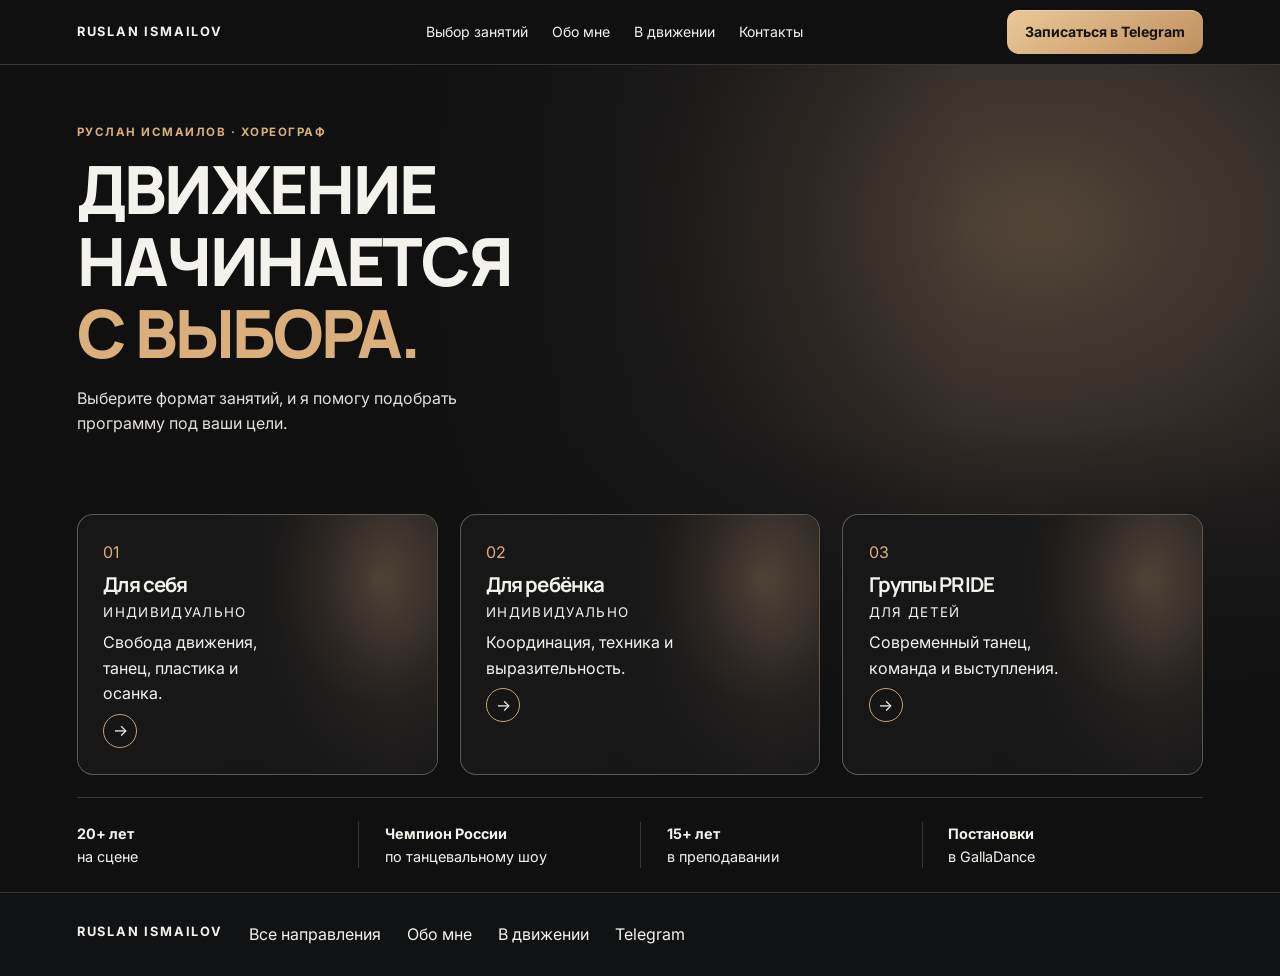
==== commit 070e6282: "Adapt six pages to approved layouts and add interactive movement grid" ====
--- a/index.html
+++ b/index.html
@@ -13,11 +13,12 @@
 <meta property="og:locale" content="ru_RU">
 <link rel="stylesheet" href="assets/site.css">
 
+<link rel="stylesheet" href="assets/cinematic.css">
 </head>
-<body>
+<body class="cinematic page-index">
 <a class="skip button" href="#main">К содержанию</a>
-<header class="dark header"><div class="wrap bar"><a class="brand" href="index.html">RUSLAN ISMAILOV</a><nav class="nav desktop" aria-label="Основная навигация"><a href="index.html">Выбор занятий</a><a href="about.html">Обо мне</a><a href="video.html">В движении</a><a href="contact.html">Контакты</a></nav><details class="mobile"><summary>Меню</summary><nav class="nav" aria-label="Мобильная навигация"><a href="index.html">Выбор занятий</a><a href="about.html">Обо мне</a><a href="video.html">В движении</a><a href="contact.html">Контакты</a></nav></details></div></header>
-<main id="main"><section class="dark hero home"><div class="wrap"><div class="hero-grid"><div><p class="kicker">Руслан Исмаилов · хореограф</p><h1>Какое занятие вас интересует?</h1><p class="lead">Выберите формат занятий для себя или ребёнка.</p></div><div class="photo media-placeholder" aria-hidden="true"></div></div><div class="cards"><a class="card" href="adult/index.html"><h2 style="font-size:clamp(1.3rem,2.4vw,2rem)">Индивидуально — для себя</h2><p>Танец, пластика, осанка и подвижность.</p><span class="arrow" aria-hidden="true">→</span></a><a class="card" href="kids/index.html"><h2 style="font-size:clamp(1.3rem,2.4vw,2rem)">Индивидуально — для ребёнка</h2><p>Координация, техника и выразительность.</p><span class="arrow" aria-hidden="true">→</span></a><a class="card" href="groups/index.html"><h2 style="font-size:clamp(1.3rem,2.4vw,2rem)">Групповые занятия для детей</h2><p>Современный танец, команда и выступления в PRIDE.</p><span class="arrow" aria-hidden="true">→</span></a></div></div></section><section class="section"><div class="wrap"><h2>Руслан Исмаилов</h2><p class="prose">Более 20 лет на сцене и более 15 лет в педагогике. Обладатель Кубка России, финалист чемпионата Европы.</p><div class="actions"><a href="about.html">О преподавателе</a><a href="video.html">Смотреть видео</a><a href="portfolio.html">Постановки и отзывы</a></div></div></section></main>
+<header class="dark header"><div class="wrap bar"><a class="brand" href="index.html">RUSLAN ISMAILOV</a><nav class="nav desktop" aria-label="Основная навигация"><a href="index.html">Выбор занятий</a><a href="about.html">Обо мне</a><a href="video.html">В движении</a><a href="contact.html">Контакты</a></nav><a class="button" href="https://t.me/voliamsir">Записаться в Telegram</a><details class="mobile"><summary>Меню</summary><nav class="nav" aria-label="Мобильная навигация"><a href="index.html">Выбор занятий</a><a href="about.html">Обо мне</a><a href="video.html">В движении</a><a href="contact.html">Контакты</a></nav></details></div></header>
+<main id="main"><section class="opening home-opening"><div class="visual" data-photo="home" aria-hidden="true"></div><div class="wrap"><div class="intro"><p class="kicker">Руслан Исмаилов · хореограф</p><h1>Движение<br> начинается<br> <em>с выбора.</em></h1><p>Выберите формат занятий, и я помогу подобрать программу под ваши цели.</p></div><div class="choice-grid"><a class="choice" href="adult/index.html"><div class="visual" data-photo="choice-adult" aria-hidden="true"></div><span class="gold">01</span><h3>Для себя</h3><small>Индивидуально</small><p>Свобода движения, танец, пластика и осанка.</p><span class="round" aria-hidden="true">→</span></a><a class="choice" href="kids/index.html"><div class="visual" data-photo="choice-kids" aria-hidden="true"></div><span class="gold">02</span><h3>Для ребёнка</h3><small>Индивидуально</small><p>Координация, техника и выразительность.</p><span class="round" aria-hidden="true">→</span></a><a class="choice" href="groups/index.html"><div class="visual" data-photo="choice-groups" aria-hidden="true"></div><span class="gold">03</span><h3>Группы PRIDE</h3><small>Для детей</small><p>Современный танец, команда и выступления.</p><span class="round" aria-hidden="true">→</span></a></div><div class="ribbon"><p><b>20+ лет</b><br>на сцене</p><p><b>Чемпион России</b><br>по танцевальному шоу</p><p><b>15+ лет</b><br>в преподавании</p><p><b>Постановки</b><br>в GallaDance</p></div></div></section></main>
 <footer class="dark foot"><div class="wrap"><a class="brand" href="index.html">RUSLAN ISMAILOV</a><a href="index.html">Все направления</a><a href="about.html">Обо мне</a><a href="video.html">В движении</a><a href="https://t.me/voliamsir">Telegram</a></div></footer>
 </body>
 </html>
--- a/assets/cinematic.css
+++ b/assets/cinematic.css
@@ -0,0 +1,3 @@
+.cinematic{background:#111214;color:#f4f2ed;--gold:#dbaf7c;--edge:#ffffff29}.cinematic .wrap{width:min(1520px,88%)}.cinematic .header{background:#101011;border-color:var(--edge)}.cinematic .bar{min-height:64px}.cinematic .nav a:hover{color:var(--gold)}.cinematic .button{font-size:.88rem;border:0;border-radius:12px;background:linear-gradient(145deg,#ebc899,#bf9060);color:#171310;min-height:44px;padding:10px 18px;box-shadow:inset 0 1px #fff5}.cinematic .button:hover{background:#efc694}.cinematic .gold,.cinematic .kicker,.cinematic em{color:var(--gold)}.cinematic em{font-style:normal}.cinematic h1{font-size:clamp(2.45rem,5.2vw,6rem);letter-spacing:-.035em}.cinematic h2{font-size:clamp(1.75rem,3.45vw,4rem)}.cinematic h3{font-size:clamp(1.05rem,1.6vw,1.65rem)}.opening{position:relative;isolation:isolate;background:#101011}.opening>.wrap{position:relative;z-index:1;padding:30px 0 0}.intro{max-width:min(57%,710px);padding:28px 0 clamp(40px,6vw,100px)}.intro>p:not(.kicker){max-width:45ch;margin:17px 0 0;color:#e4dfd8}.home-opening h1,.lesson-opening h1,.closer h2{text-transform:uppercase}.about-opening .intro{max-width:min(60%,820px)}.visual{background:radial-gradient(ellipse at 73% 25%,#534437 0,#242120 45%,#141415 92%);overflow:hidden}.visual img{width:100%;height:100%;object-fit:cover;object-position:50% 48%}.opening>.visual{position:absolute;inset:0 0 0 30%;z-index:-1}.opening>.visual::after,.stage>.visual::after{content:"";position:absolute;inset:0;background:linear-gradient(90deg,#101011,transparent 65%),linear-gradient(0deg,#101011 0,transparent 44%)}.home-opening>.visual img,.about-opening>.visual img{object-position:77% 26%}.home-opening>.visual{bottom:22%}.lesson-opening>.visual img{object-position:center 34%}.about-opening>.visual{bottom:14%}.ribbon{display:grid;grid-template-columns:repeat(4,minmax(0,1fr));padding:24px 0;gap:0;border-top:1px solid var(--edge);font-size:.9rem}.ribbon p{margin:0;padding:0 clamp(8px,2vw,28px);border-left:1px solid var(--edge)}.ribbon p:first-child{border:none;padding-left:0}.ribbon b{color:#f4f2ed}.choice-grid,.info-grid{display:grid;gap:clamp(10px,1.7vw,22px);grid-template-columns:repeat(3,minmax(0,1fr))}.choice{position:relative;isolation:isolate;display:grid;align-content:start;gap:7px;padding:clamp(16px,2vw,30px);min-height:clamp(175px,16vw,265px);border:1px solid #b9a58a75;border-radius:16px;text-decoration:none;overflow:hidden;background:#171717;text-align:left}.choice:hover{border-color:var(--gold)}.choice>.visual{position:absolute;inset:0 0 0 37%;z-index:-1}.choice>.visual::after{content:"";position:absolute;inset:0;background:linear-gradient(90deg,#171717,transparent 80%)}.choice h3,.choice p{max-width:63%;margin:0}.choice small{letter-spacing:.1em;text-transform:uppercase}.round{display:grid;place-items:center;width:34px;height:34px;border:1px solid #c5a17c;border-radius:50%;background:#151515;color:#f4f2ed;cursor:pointer}.home-opening .ribbon{margin-top:22px}.back{font-size:.85rem;text-decoration:none}.band{padding:clamp(27px,4vw,66px) 0}.light{background:radial-gradient(ellipse at 100% 12%,#d3bda8,#f4f2ed 66%);color:#181615}.light .kicker{color:#825225}.split{display:grid;grid-template-columns:minmax(0,1fr) minmax(0,1.1fr);gap:clamp(20px,4vw,72px);align-items:center}.split>.visual{aspect-ratio:1.85;border-radius:5px}.checks{list-style:none;padding:0;margin:18px 0 0}.checks li{padding-left:27px;position:relative;margin:6px 0}.checks li::before{content:"✓";position:absolute;left:0;color:#88572f}.process-band{border-bottom:1px solid var(--edge);background:#131313}.process{display:grid;grid-template-columns:1.55fr repeat(3,minmax(0,1fr));gap:clamp(16px,3vw,56px)}.process h2{font-size:clamp(1.4rem,2.6vw,3rem)}.process article p,.info p{margin:8px 0 0;font-size:.9rem;color:#d2cbc5}.step{font-size:clamp(1.35rem,3.5vw,3rem);line-height:1.2}.work-band{background:#111}.info-grid{grid-template-columns:repeat(2,minmax(0,1fr))}.info{display:flex;gap:13px;align-items:flex-start;border:1px solid var(--edge);border-radius:13px;background:#ffffff06;padding:clamp(13px,2vw,26px)}.about-opening .info-grid{padding-bottom:26px}.about-opening .ribbon{max-width:850px}.stage{position:relative;isolation:isolate;padding:clamp(44px,8vw,132px) 0;min-height:clamp(280px,34vw,560px)}.stage>.visual{position:absolute;inset:0;z-index:-1}.stage p{max-width:38ch;margin-top:14px}.closer{text-align:center}.closer h2{margin-bottom:15px}.closer .choice-grid{margin-top:20px}.profile{display:grid;grid-template-columns:minmax(95px,265px) 1fr;align-items:center;gap:clamp(20px,4vw,70px)}.profile .visual{aspect-ratio:1;border:1px solid var(--gold);border-radius:50%}.profile h1{font-size:clamp(1.75rem,5.2vw,4.7rem);margin-bottom:.12em}.movement{max-width:1250px;margin:auto}.categories{display:flex;gap:10px;overflow:auto;max-width:100%;padding:12px 4px;margin:22px 0}.categories button{flex:none;border:1px solid #ffffff55;border-radius:30px;padding:8px 15px;color:inherit;background:#151515;cursor:pointer}.categories button[aria-pressed=true]{background:var(--gold);color:#171310}.movement h2{margin-bottom:17px}.movement h2:not(#player-title)::before{content:"";display:block;width:60px;height:2px;background:var(--gold);margin-bottom:14px}.reels{display:grid;grid-template-columns:repeat(3,minmax(0,1fr));gap:clamp(5px,1.5vw,20px)}.reel{position:relative;aspect-ratio:9/16;display:grid;place-content:center;justify-items:center;gap:10px;color:#cfc5ba;background:linear-gradient(145deg,#2c2825,#181719);border-radius:12px;border:1px solid var(--edge);overflow:hidden;text-align:center;font-size:clamp(.65rem,1.6vw,.95rem);padding:5px;overflow-wrap:anywhere}.reel img{position:absolute;inset:0;height:100%;object-fit:cover}.reel span{position:relative}.reel:is(button){cursor:pointer}.reel:is(button):hover{border-color:var(--gold)}.player{width:min(92%,820px);padding:17px;background:#101011;border:1px solid var(--gold);border-radius:14px;color:inherit}.player::backdrop{background:#000c}.player-top{display:flex;justify-content:space-between;gap:12px}.player-frame iframe{aspect-ratio:16/9}.player-source{display:inline-block;margin-top:10px}
+@media(max-width:950px){.cinematic .bar>.button{display:none}.process{grid-template-columns:repeat(3,minmax(0,1fr))}.process>div{grid-column:1/-1}}
+@media(max-width:680px){.cinematic .wrap{width:calc(100% - 32px)}.opening>.wrap{padding-top:20px}.opening>.visual{inset:0 0 auto 16%;height:320px;opacity:.55}.intro,.about-opening .intro{max-width:100%;padding:18px 0 36px}.cinematic h1,.cinematic h2{overflow-wrap:anywhere}.choice-grid,.split,.info-grid{grid-template-columns:1fr}.choice{min-height:157px}.ribbon{grid-template-columns:repeat(2,minmax(0,1fr));gap:12px;font-size:.82rem}.ribbon p:nth-child(3){border:0;padding-left:0}.process{grid-template-columns:1fr}.profile{grid-template-columns:minmax(78px,24%) minmax(0,1fr);align-items:start}.profile p{font-size:.9rem}.stage>.visual::after{background:linear-gradient(90deg,#101011e8,#10101140)}.stage{min-height:260px}}
